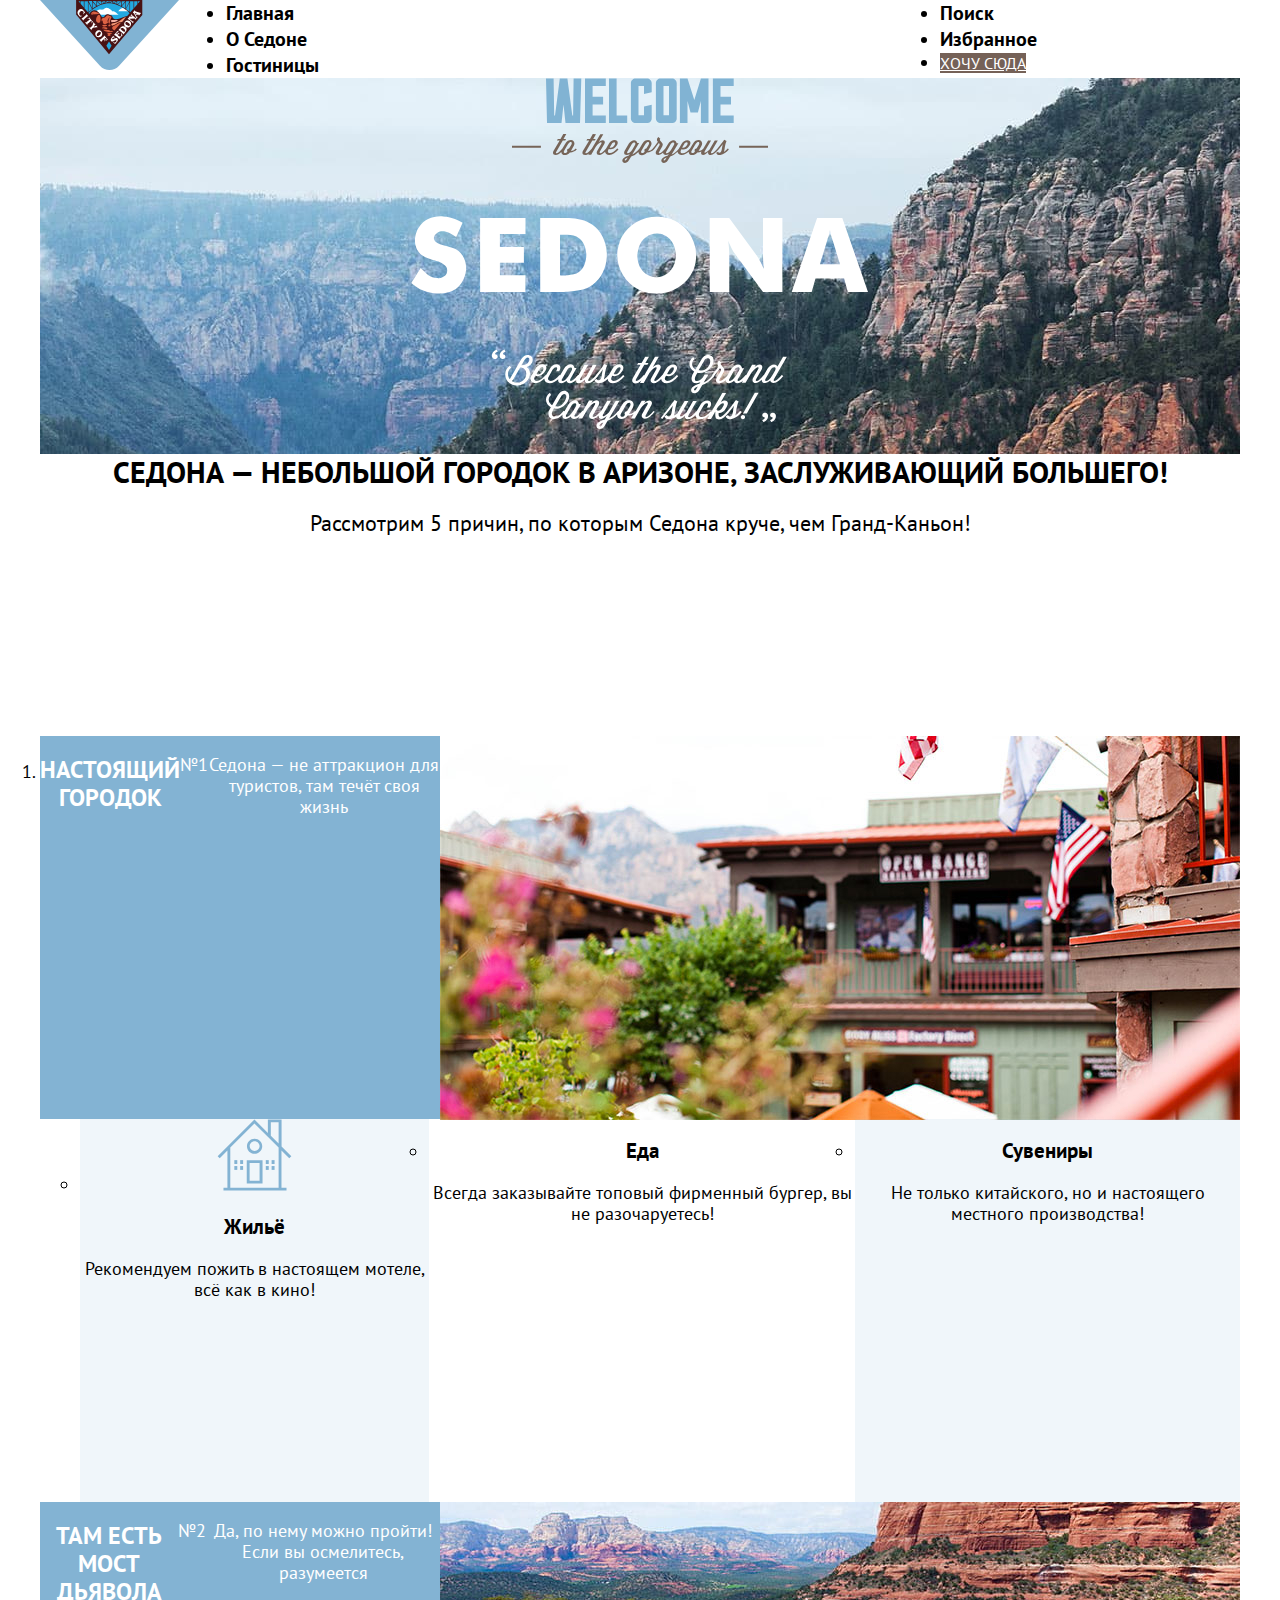
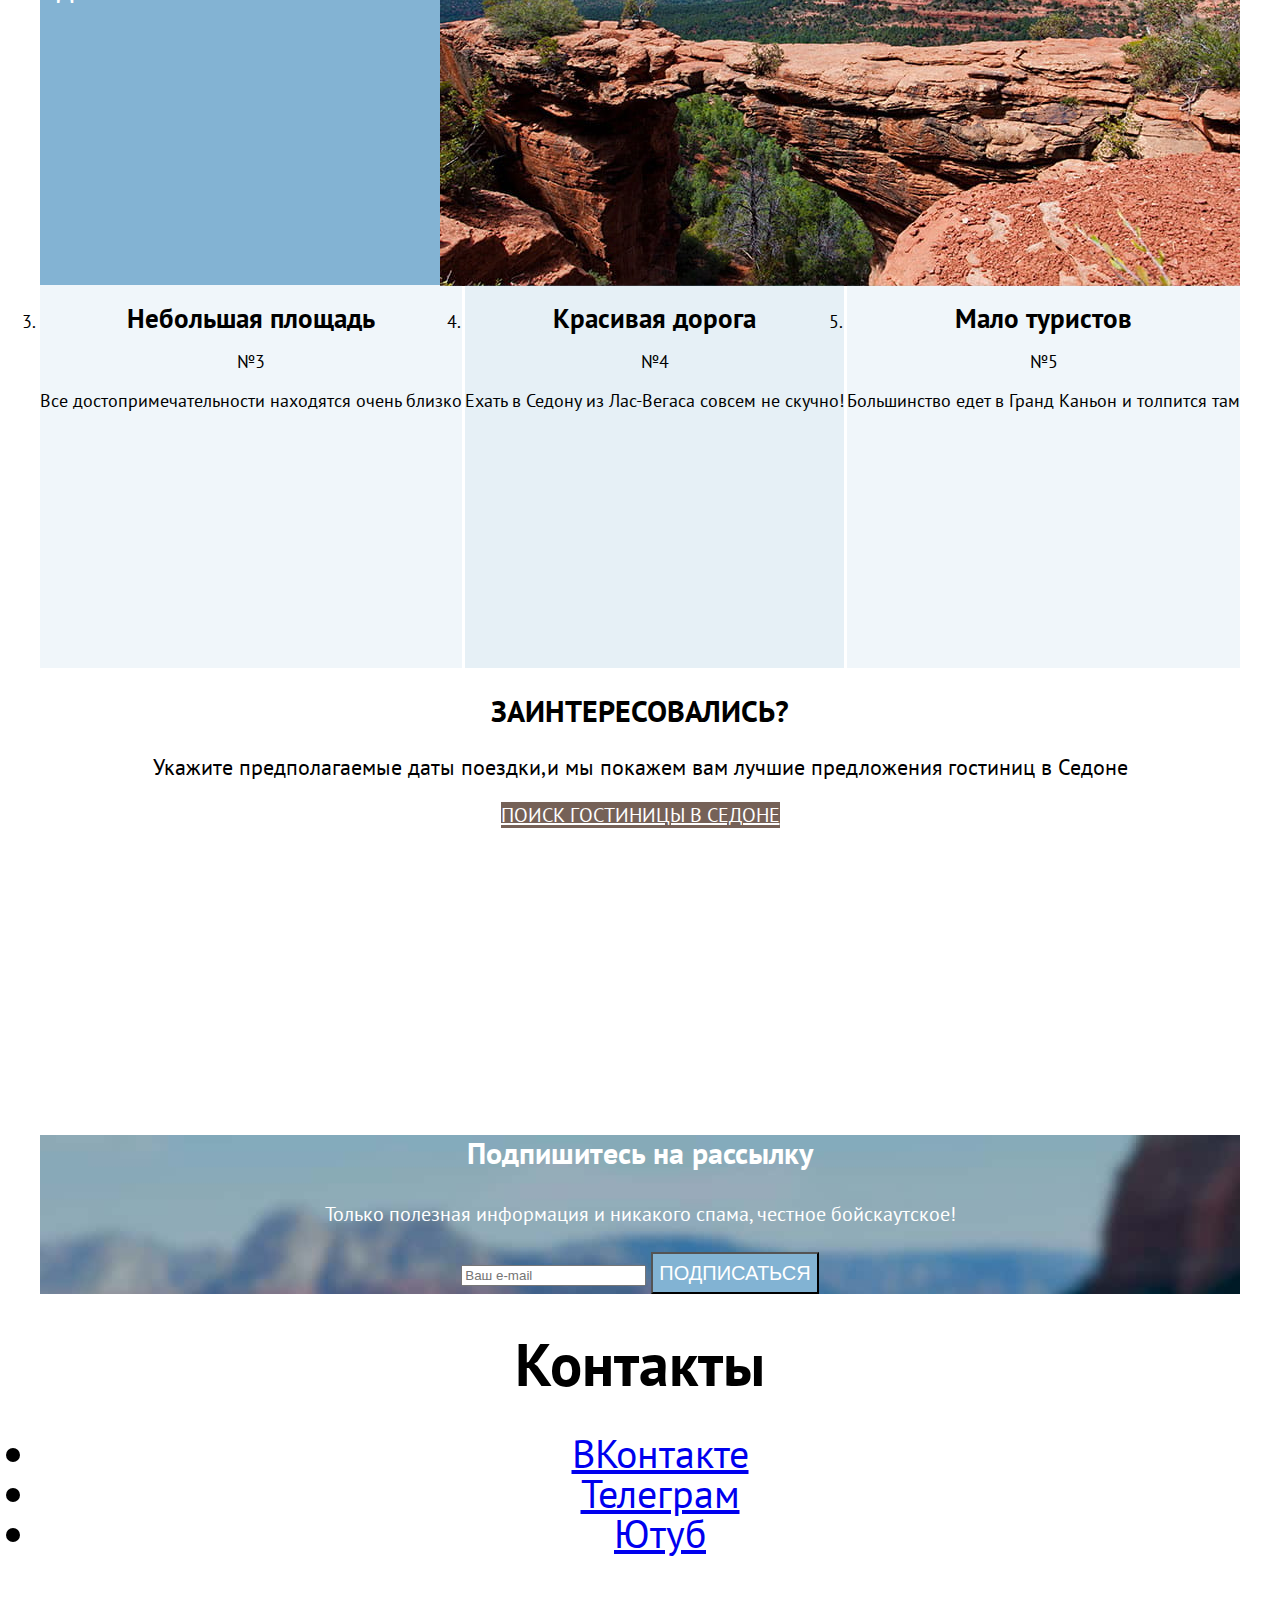
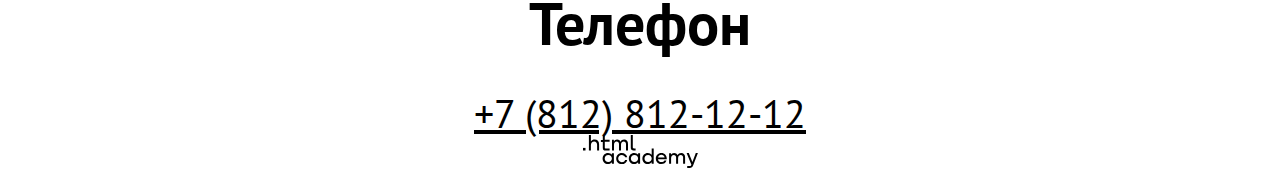
==== 7/index.html @ 3146c564 ":heavy_check_mark: Сборка #7" ====
<!DOCTYPE html>
<html lang="ru">

  <head>
    <meta charset="utf-8">
    <title>Седона</title>
    <link rel="stylesheet" href="styles/styles.css">
    <base href="https://htmlacademy-htmlcss.github.io/2053165-sedona-34/7/">
</head>

  <body>
    <div class="page-container">
      <header class="page-header">
        <img class="header-logo" src="./images/main-logo.svg" width="139" height="70" alt="Логотип Седона">
        <nav class="navigation">
          <ul class="navigation-list">
            <li class="navigation-item">
              <a class="navigation-link navigation-link-current">Главная</a>
            </li>
            <li class="navigation-item">
              <a class="navigation-link" href="about.html">О Седоне</a>
            </li>
            <li class="navigation-item">
              <a class="navigation-link" href="catalog.html">Гостиницы</a>
            </li>
          </ul>
          <ul class="navigation-list navigation-user">
            <li class="navigation-item">
              <a class="navigation-link" href="#"><span class="visually-hidden">Поиск</span></a>
            </li>
            <li class="navigation-item">
              <a class="navigation-link" href="#"><span class="visually-hidden">Избранное</span></a>
            </li>
            <li class="navigation-item">
              <a class="navigation-buttom" href="#">Хочу сюда</a>
            </li>
          </ul>
        </nav>
      </header>


      <main class="main-container main-index">

        <a class="visually-hiden" hidden>Добро пожаловать в Седону</a>
        <div>
          <img class="logo" src="./images/welcome-logo.svg" width="458" height="352"
            alt="Welcome to the gorgeous Sedona">
        </div>
        <div class="main-description">
          <h1 class="main-title">Седона — небольшой городок в Аризоне, заслуживающий большего!</h1>
          <p class="main-description">Рассмотрим 5 причин, по которым Седона круче, чем Гранд-Каньон!</p>
        </div>
        <ol class="advantages-list">
          <li class="advantages-item">
            <div class="advantages-card advantages-1">
              <h2 class="advantages-title-white">Настоящий городок</h2>
              <p class="advantages-description">№1</p>
              <p class="advantages-description">Седона — не аттракцион для туристов, там течёт своя жизнь</p>
              <img src="./images/view-sedona.jpg" width="800" height="384" alt="Вид на каньон Седоны">
            </div>
            <ul>
              <div class="advantages-2">
                <li class="advantages-house advantages-item">
                  <div class="card">
                    <img class="advantages-description" src="images/icon_house.svg" width="75" height="72" alt="house">
                    <h3 class="advantages-title">Жильё</h3>
                    <p class="advantages-description">Рекомендуем пожить в настоящем мотеле, всё как в кино!</p>
                  </div>
                </li>
                <li class="advantages-meal advantages-item">
                  <div class="card">
                    <h3 class="advantages-title">Еда</h3>
                    <p class="advantages-description">Всегда заказывайте топовый фирменный бургер, вы не разочаруетесь!
                    </p>
                  </div>
                </li>
                <li class="advantages-souvenirs advantages-item">
                  <div class="card">
                    <h3 class="advantages-title">Сувениры</h3>
                    <p class="advantages-description">Не только китайского, но и настоящего местного производства!</p>
                  </div>
                </li>
              </div>
            </ul>
          </li>
          <li class="advantages-bridge advantages-item">
            <div class="advantages-3">
              <h2 class="advantages-title-white">Там есть мост дьявола</h2>
              <p class="advantages-description">№2</p>
              <p class="advantages-description">Да, по нему можно пройти! Если вы осмелитесь, разумеется</p>
              <img src="./images/photo-canion.jpg" width="800" height="384" alt="вид на каньон">
            </div>
          </li>
          <div class="advantages-4">
            <li class="advantages-square advantages-item">
              <h2 class="advantages-title">Небольшая площадь</h2>
              <p class="advantages-description">№3</p>
              <p class="advantages-description">Все достопримечательности находятся очень близко</p>
            </li>
            <li class="advantages-road advantages-item">
              <h2 class="advantages-title">Красивая дорога</h2>
              <p class="advantages-description">№4</p>
              <p class="advantages-description">Ехать в Седону из Лас-Вегаса совсем не скучно!</p>
            </li>
            <li class="advantages-tourists advantages-item">
              <h2 class="advantages-title">Мало туристов</h2>
              <p class="advantages-description">№5</p>
              <p class="advantages-description">Большинство едет в Гранд Каньон и толпится там</p>
            </li>
          </div>
        </ol>
        </section>
        <section class="hotel-search">
          <h2 class="hoteles-titel">Заинтересовались?</h2>
          <p class="dates"> Укажите предполагаемые даты поездки,и мы покажем вам лучшие предложения гостиниц в Седоне
          </p>
          <a class="search-button" href="catalog.html">Поиск гостиницы в Седоне</a>
        </section>
        <section class="subscription">
          <h2 class="subscription-title">Подпишитесь на рассылку</h2>
          <p>Только полезная информация и никакого спама, честное бойскаутское!</p>
          <form class="subscription-form" action="https://echo.htmlacademy.ru/" method="post">
            <input class="field" placeholder="Ваш e-mail" type="email" name="subsription-email" id="subsription-email">
            <button class="button-subsription-email" type="submit">Подписаться</button>
          </form>
        </section>
    </div>
    </main>

    <footer class="page-footer">
      <section class="footer-social">
        <h2 class="visually-hidden">Контакты</h2>
        <ul>
          <li class="footer-social-item">
            <a class="button" href="https://vk.com/htmlacademy">
              <span class="visually-hidden">ВКонтакте</span>
            </a>
          </li>
          <li class="footer-social-item">
            <a class="button" href="https://t.me/htmlacademy">
              <span class="visually-hidden">Телеграм</span>
            </a>
          </li>
          <li class="footer-social-item">
            <a class="button" href=" https://www.youtube.com/user/htmlacademyru">
              <span class="visually-hidden">Ютуб</span>
            </a>
          </li>
        </ul>
        <div class="footer-contacts">
          <h2 class="visually-hidden">Телефон</h2>
          <a class="footer-contacts-phone" href="tel:+78128121212">+7 (812) 812-12-12</a>
        </div>
      </section>

      <div>
        <a class="logo-html" href="https://htmlacademy.ru/">
          <img class="logo" src="./images/logo_htmlacademy.svg" width="115" height="34" alt="Логотип htmlacademy">
        </a>
      </div>
    </footer>
    </div>
  </body>

</html>
---- 7/styles/styles.css ----
@font-face {
  font-family: "PT Sans";
  font-style: normal;
  font-weight: 400;
  src: url("../fonts/ptsans-400.woff2") format("woff2");
  font-display: swap;
}


@font-face {
  font-family: "PT Sans";
  font-style: normal;
  font-weight: 700;
  src: url("../fonts/ptsans-700.woff2") format("woff2");
  font-display: swap;
}

html {
  height: 100%;
}

body {
  margin: 0;
  display: flex;
  flex-direction: column;
  min-height: 100%;
  font-family: "PT Sans";
  font-size: 18px;
  line-height: 21px;
  color: #000000;
  background-color: #ffffff;
}

.container {
  width: 1200px;
}

.main-container {
  flex-grow: 1;
}

.page-container {
  width: 1200px;
  margin: 0 auto;
}

.navigation-logo {
  display: block;
  margin: 0 auto;
}


.page-header {
  display: flex;
  color: #000000;
  background: #ffffff;
}

.navigation {
  display: flex;
  width: 1200px;
  margin: 0 auto;
}


.header-logo {
  display: block;
  width: 139px;
  height: 70px;
  margin: 0;
  margin-right: 47px;
}

.navigation-list {
  width: 500px;
  margin: 0;
  padding: 0;
}

.navigation-user {
  max-width: 300px;
  margin-left: auto;
}

.navigation-link {
  font-size: 20px;
  line-height: 26px;
  font-weight: 700;
  text-align: center;
  color: #000000;
  background-color: #ffffff;
  text-decoration: none;
}

.navigation-buttom,
.product-card-button-brown {
  font-size: 16px;
  line-height: 20px;
  text-align: center;
  color: #ffffff;
  text-transform: uppercase;
  background-color: #756157;
}

.main-index {
  text-align: center;
  color: #000000;
  background-color: #ffffff;
  background-image: url(../images/index-background.jpg);
  background-size: 100% auto;
  background-repeat: no-repeat;
}

.main-title {
  font-size: 30px;
  line-height: 36px;
  text-transform: uppercase;
}

.main-description {
  width: 1200px;
  height: 282px;
  margin: 0;
  padding: 0;

}

.main-description {
  font-size: 22px;
  line-height: 26px;
  background-color: #ffffff;
}

.advantages-list {
  margin: 0;
  padding: 0;
}

.advantages-1 {
  display: flex;
  justify-content: space-between;
  margin: 0;
  padding: 0;
  height: 383px;
}

.advantages-2 {
  display: flex;
  justify-content: space-between;
  margin: 0;
  padding: 0;
  height: 383px;
}

.advantages-3 {
  display: flex;
  justify-content: space-between;
  margin: 0;
  padding: 0;
  height: 383px;
}

.advantages-4 {
  display: flex;
  justify-content: space-between;
  margin: 0;
  padding: 0;
  height: 383px;
}

.advantages-title-white {
  font-size: 24px;
  line-height: 28px;
  text-align: center;
  text-transform: uppercase;
  color: #ffffff;
}


.advantages-card {
  text-align: center;
  color: #ffffff;
  background-color: #83B3D3;
}


.advantages-bridge {
  text-align: center;
  color: #ffffff;
  background-color: #83B3D3;
}

.advantages-square,
.advantages-tourists,
.advantages-souvenirs,
.advantages-house {
  text-align: center;
  background-color: #83B3D31F;
}

.advantages-road {
  text-align: center;
  background-color: #83B3D333;
}

.hoteles-titel {
  font-size: 30px;
  line-height: 36px;
  text-transform: uppercase;
}

.dates {
  font-size: 22px;
  line-height: 26px;
}

.search-button {
  font-size: 20px;
  line-height: 26px;
  text-align: center;
  color: #ffffff;
  text-transform: uppercase;
  background-color: #756157;
}

.hotel-search {
  width: 1200px;
  height: 417px;
}

.subscription {
  font-size: 20px;
  line-height: 36px;
  color: #ffffff;
  text-align: center;
  background-image: url(../images/background.jpg);
  background-size: 100% auto;
}

.button-subsription-email {
  font-size: 20px;
  line-height: 36px;
  text-align: center;
  color: #ffffff;
  text-transform: uppercase;
  background-color: #82B3D3;
}

.page-footer {
  font-size: 40px;
  line-height: 40px;
  text-align: center;
  color: #000000;
  background-color: #ffffff;
}

.footer-contacts-phone {
  font-size: 40px;
  line-height: 40px;
  text-align: center;
  color: #000000;
  background-color: #ffffff
}

.product-card-button-favorite {
  font-size: 16px;
  line-height: 20px;
  text-align: center;
  color: #ffffff;
  text-transform: uppercase;
  background-color: #82B3D3;
}

.product-rating {
  font-size: 16px;
  line-height: 20px;
  text-align: center;
  color: #333333;
  text-transform: uppercase;
  background-color: #F2F2F2;
}

.product-card-link {
  font-size: 24px;
  line-height: 28px;
  font-weight: 700;
  color: #000000;
  background-color: #ffffff;
  text-decoration: none;
}

.catalog-hotels {
  background-color: #83B3D3;
  background-image: url(../images/background-catalog.jpg);
  background-size: 100% auto;
  background-repeat: no-repeat;
}

.inner-header-title {
  font-size: 60px;
  line-height: 78px;
  color: #ffffff;
  text-transform: uppercase;
}


.breadcrumbs {
  color: #FFFFFF;
}

.breadcrumbs-link {
  color: #FFFFFF;
}

.catalog-filter-title {
  font-size: 20px;
  line-height: 26px;
  font-weight: 700;
  color: #FFFFFF;
}

control-input {
  font-size: 18px;
  line-height: 21px;
  color: #FFFFFF;
}

.button-catalog {
  font-size: 20px;
  line-height: 14px;
  text-align: center;
  color: #ffffff;
  text-transform: uppercase;
  background-color: #82B3D3;
}

.product-card-type,
.product-card-price {
  font-size: 18px;
  line-height: 21px;
  font-weight: 400;
  color: #000000;
}

.pagination-link {
  color: #ffffff;
  background-color: #82B3D3;
  text-decoration: none;
  font-size: 20px;
  line-height: 36px;
  ;
}

.pagination-current {
  color: #000000;
  background-color: #F2F2F2;
}
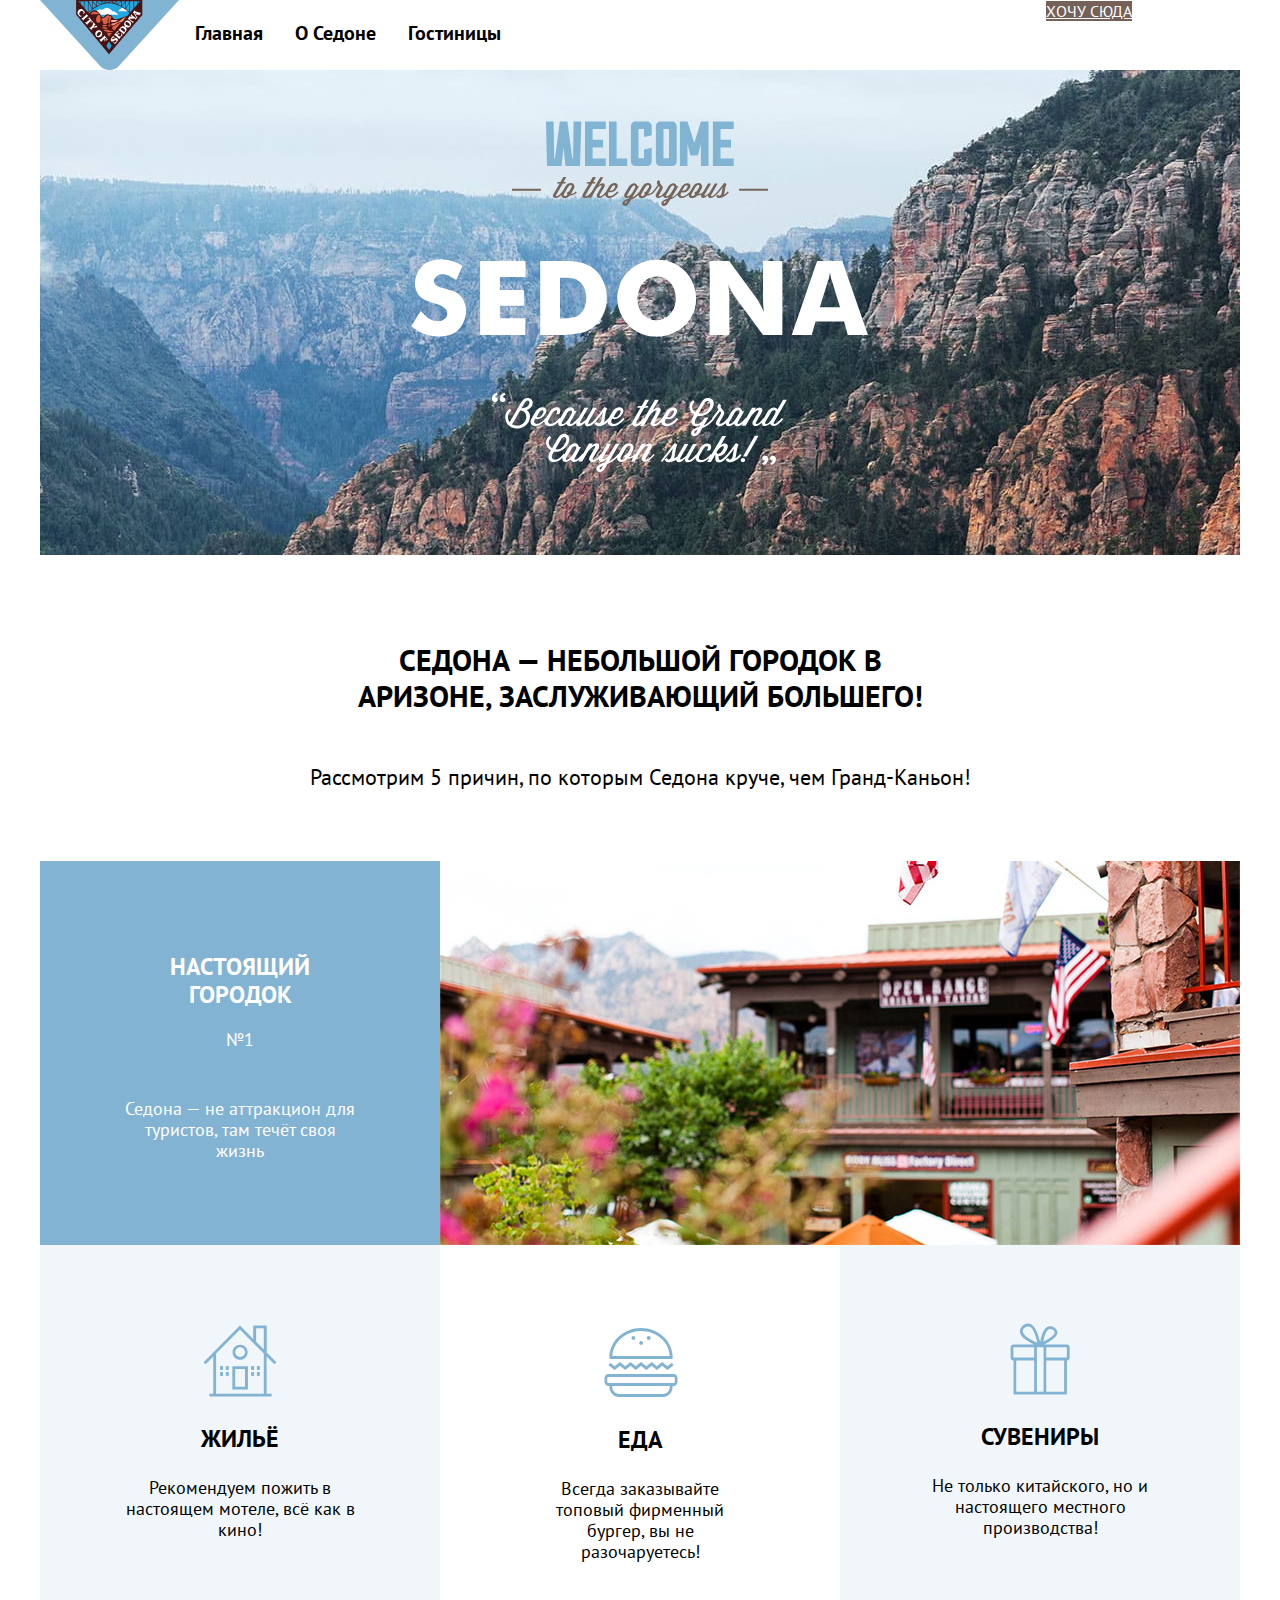
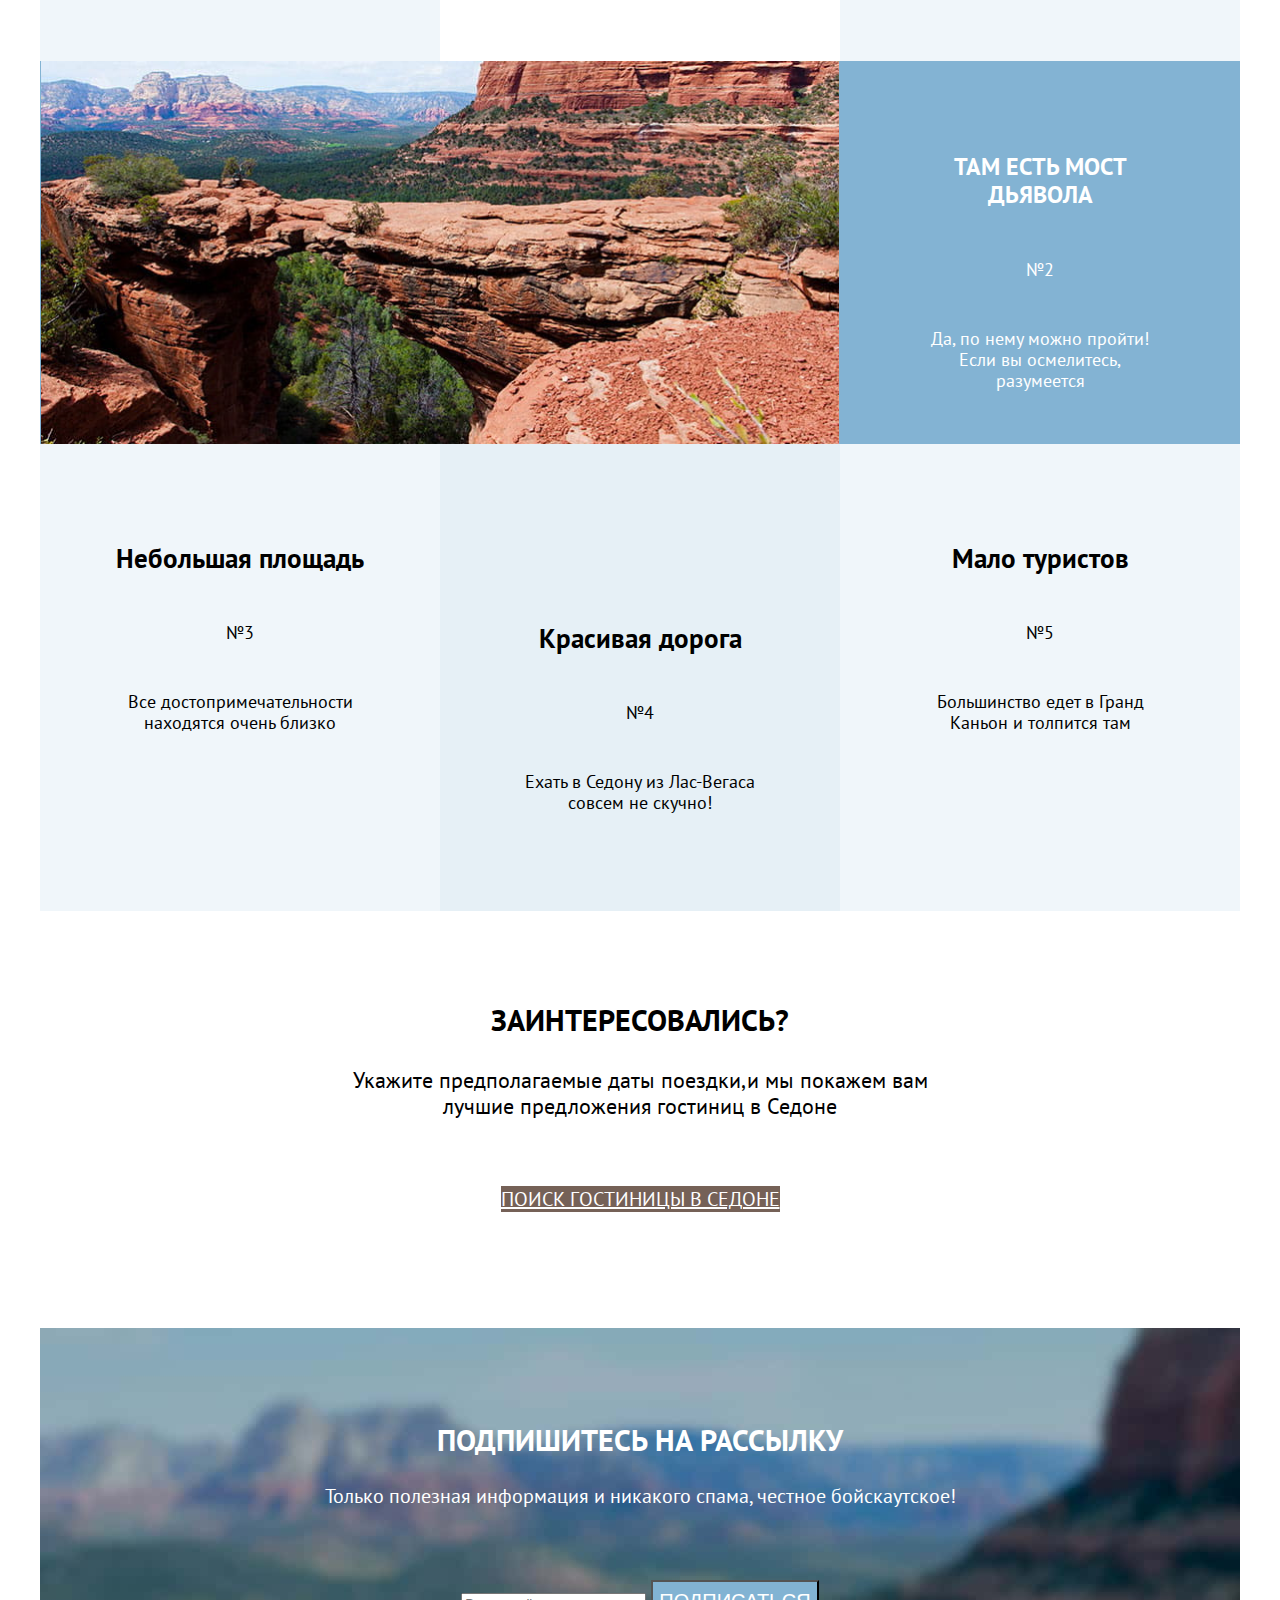
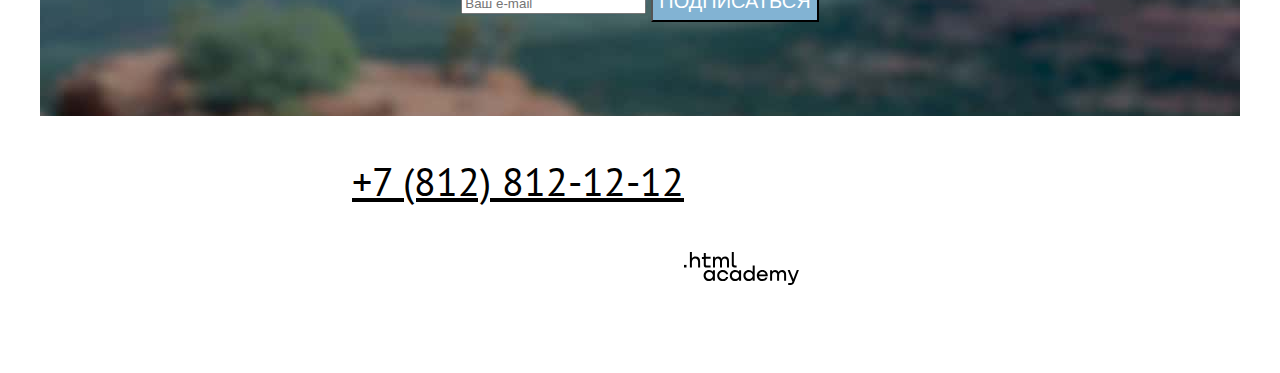
==== commit 4d01d60e: ":heavy_check_mark: Сборка #7" ====
--- a/7/index.html
+++ b/7/index.html
@@ -11,7 +11,7 @@
   <body>
     <div class="page-container">
       <header class="page-header">
-        <img class="header-logo" src="./images/main-logo.svg" width="139" height="70" alt="Логотип Седона">
+        <img class="navigation-logo" src="./images/main-logo.svg" width="139" height="70" alt="Логотип Седона">
         <nav class="navigation">
           <ul class="navigation-list">
             <li class="navigation-item">
@@ -38,76 +38,81 @@
         </nav>
       </header>
 
-
       <main class="main-container main-index">
-
-        <a class="visually-hiden" hidden>Добро пожаловать в Седону</a>
-        <div>
-          <img class="logo" src="./images/welcome-logo.svg" width="458" height="352"
+        <a class="visually-hidden">Добро пожаловать в Седону</a>
+        <div class="background">
+          <img class="main-logo" src="./images/welcome-logo.svg" width="458" height="352"
             alt="Welcome to the gorgeous Sedona">
         </div>
+
         <div class="main-description">
           <h1 class="main-title">Седона — небольшой городок в Аризоне, заслуживающий большего!</h1>
-          <p class="main-description">Рассмотрим 5 причин, по которым Седона круче, чем Гранд-Каньон!</p>
+          <p class="main-title-description">Рассмотрим 5 причин, по которым Седона круче, чем Гранд-Каньон!</p>
         </div>
-        <ol class="advantages-list">
-          <li class="advantages-item">
-            <div class="advantages-card advantages-1">
-              <h2 class="advantages-title-white">Настоящий городок</h2>
-              <p class="advantages-description">№1</p>
-              <p class="advantages-description">Седона — не аттракцион для туристов, там течёт своя жизнь</p>
-              <img src="./images/view-sedona.jpg" width="800" height="384" alt="Вид на каньон Седоны">
-            </div>
-            <ul>
-              <div class="advantages-2">
+        <section class="advantages">
+          <ol class="advantages-list">
+            <li class="advantages-item">
+              <div class="advantages-card advantages-1">
+                <div class="card">
+                  <h2 class="advantages-title-white">Настоящий городок</h2>
+                  <p class="advantages-number">№1</p>
+                  <p class="advantages-description">Седона — не аттракцион для туристов, там течёт своя жизнь</p>
+                </div>
+                <img src="./images/view-sedona.jpg" width="800" height="384" alt="Вид на каньон Седоны">
+              </div>
+              <ul class="advantages-2">
                 <li class="advantages-house advantages-item">
                   <div class="card">
-                    <img class="advantages-description" src="images/icon_house.svg" width="75" height="72" alt="house">
-                    <h3 class="advantages-title">Жильё</h3>
-                    <p class="advantages-description">Рекомендуем пожить в настоящем мотеле, всё как в кино!</p>
+                    <img class="advantages-icon house" src="images/icon_house.svg" width="75" height="72" alt="house">
+                    <h3 class="advantages-title advantages-title-2" advantages-title-2>Жильё</h3>
+                    <p class="advantages-description-2">Рекомендуем пожить в настоящем мотеле, всё как в кино!</p>
                   </div>
                 </li>
                 <li class="advantages-meal advantages-item">
                   <div class="card">
-                    <h3 class="advantages-title">Еда</h3>
-                    <p class="advantages-description">Всегда заказывайте топовый фирменный бургер, вы не разочаруетесь!
+                    <img class="advantages-icon meal" src="images/icon_meal.svg" width="75" height="72" alt="house">
+                    <h3 class="advantages-title advantages-title-2">Еда</h3>
+                    <p class="advantages-description-2">Всегда заказывайте топовый фирменный бургер, вы не разочаруетесь!
                     </p>
                   </div>
                 </li>
                 <li class="advantages-souvenirs advantages-item">
                   <div class="card">
-                    <h3 class="advantages-title">Сувениры</h3>
-                    <p class="advantages-description">Не только китайского, но и настоящего местного производства!</p>
+                    <img class="advantages-icon present" src="images/icon_present.svg" width="75" height="72" alt="house">
+                    <h3 class="advantages-title advantages-title-2">Сувениры</h3>
+                    <p class="advantages-description-2">Не только китайского, но и настоящего местного производства!</p>
                   </div>
                 </li>
+              </ul>
+            </li>
+            <li class="advantages-bridge advantages-item">
+              <div class="advantages-3">
+                <img src="./images/photo-canion.jpg" width="800" height="383" alt="вид на каньон">
+                <div class="card">
+                  <h2 class="advantages-title-white">Там есть мост дьявола</h2>
+                  <p class="advantages-description-number">№2</p>
+                  <p class="advantages-description">Да, по нему можно пройти! Если вы осмелитесь, разумеется</p>
+                </div>
               </div>
-            </ul>
-          </li>
-          <li class="advantages-bridge advantages-item">
-            <div class="advantages-3">
-              <h2 class="advantages-title-white">Там есть мост дьявола</h2>
-              <p class="advantages-description">№2</p>
-              <p class="advantages-description">Да, по нему можно пройти! Если вы осмелитесь, разумеется</p>
-              <img src="./images/photo-canion.jpg" width="800" height="384" alt="вид на каньон">
+            </li>
+            <div class="advantages-4">
+              <li class=" card advantages-square advantages-item">
+                <h2 class="advantages-title-4">Небольшая площадь</h2>
+                <p class="advantages-description">№3</p>
+                <p class="advantages-description">Все достопримечательности находятся очень близко</p>
+              </li>
+              <li class=" card advantages-road advantages-item">
+                <h2 class="advantages-title-4">Красивая дорога</h2>
+                <p class="advantages-description">№4</p>
+                <p class="advantages-description">Ехать в Седону из Лас-Вегаса совсем не скучно!</p>
+              </li>
+              <li class=" card advantages-tourists advantages-item">
+                <h2 class="advantages-title-4">Мало туристов</h2>
+                <p class="advantages-description">№5</p>
+                <p class="advantages-description">Большинство едет в Гранд Каньон и толпится там</p>
+              </li>
             </div>
-          </li>
-          <div class="advantages-4">
-            <li class="advantages-square advantages-item">
-              <h2 class="advantages-title">Небольшая площадь</h2>
-              <p class="advantages-description">№3</p>
-              <p class="advantages-description">Все достопримечательности находятся очень близко</p>
-            </li>
-            <li class="advantages-road advantages-item">
-              <h2 class="advantages-title">Красивая дорога</h2>
-              <p class="advantages-description">№4</p>
-              <p class="advantages-description">Ехать в Седону из Лас-Вегаса совсем не скучно!</p>
-            </li>
-            <li class="advantages-tourists advantages-item">
-              <h2 class="advantages-title">Мало туристов</h2>
-              <p class="advantages-description">№5</p>
-              <p class="advantages-description">Большинство едет в Гранд Каньон и толпится там</p>
-            </li>
-          </div>
+        </section>
         </ol>
         </section>
         <section class="hotel-search">
@@ -118,7 +123,7 @@
         </section>
         <section class="subscription">
           <h2 class="subscription-title">Подпишитесь на рассылку</h2>
-          <p>Только полезная информация и никакого спама, честное бойскаутское!</p>
+          <p class="subscription-description">Только полезная информация и никакого спама, честное бойскаутское!</p>
           <form class="subscription-form" action="https://echo.htmlacademy.ru/" method="post">
             <input class="field" placeholder="Ваш e-mail" type="email" name="subsription-email" id="subsription-email">
             <button class="button-subsription-email" type="submit">Подписаться</button>
@@ -128,38 +133,38 @@
     </main>
 
     <footer class="page-footer">
-      <section class="footer-social">
-        <h2 class="visually-hidden">Контакты</h2>
-        <ul>
-          <li class="footer-social-item">
-            <a class="button" href="https://vk.com/htmlacademy">
-              <span class="visually-hidden">ВКонтакте</span>
-            </a>
-          </li>
-          <li class="footer-social-item">
-            <a class="button" href="https://t.me/htmlacademy">
-              <span class="visually-hidden">Телеграм</span>
-            </a>
-          </li>
-          <li class="footer-social-item">
-            <a class="button" href=" https://www.youtube.com/user/htmlacademyru">
-              <span class="visually-hidden">Ютуб</span>
-            </a>
-          </li>
-        </ul>
+      <div class="page-footer-container">
+        <section class="footer-social">
+          <h2 class="visually-hidden">Контакты</h2>
+          <ul class="footer-social-list">
+            <li class="footer-social-item">
+              <a class="button" href="https://vk.com/htmlacademy">
+                <span class="visually-hidden">ВКонтакте</span>
+              </a>
+            </li>
+            <li class="footer-social-item">
+              <a class="button" href="https://t.me/htmlacademy">
+                <span class="visually-hidden">Телеграм</span>
+              </a>
+            </li>
+            <li class="footer-social-item">
+              <a class="button" href=" https://www.youtube.com/user/htmlacademyru">
+                <span class="visually-hidden">Ютуб</span>
+              </a>
+            </li>
+          </ul>
+        </section>
         <div class="footer-contacts">
           <h2 class="visually-hidden">Телефон</h2>
-          <a class="footer-contacts-phone" href="tel:+78128121212">+7 (812) 812-12-12</a>
+            <a class="footer-contacts-phone" href="tel:+78128121212">+7 (812) 812-12-12</a>
         </div>
-      </section>
-
-      <div>
-        <a class="logo-html" href="https://htmlacademy.ru/">
-          <img class="logo" src="./images/logo_htmlacademy.svg" width="115" height="34" alt="Логотип htmlacademy">
-        </a>
+        <div class="footer-logo">
+          <a class="logo-html" href="https://htmlacademy.ru/">
+            <img class="footer-logo" src="./images/logo_htmlacademy.svg" width="115" height="34" alt="Логотип htmlacademy">
+          </a>
+        </div>
       </div>
     </footer>
-    </div>
   </body>
 
 </html>
--- a/7/styles/styles.css
+++ b/7/styles/styles.css
@@ -31,50 +31,60 @@
   background-color: #ffffff;
 }
 
-.container {
-  width: 1200px;
+ .visually-hidden {
+  position: absolute;
+  width: 1px;
+  height: 1px;
+  margin: -1px;
+  padding: 0;
+  border: 0;
+  clip: rect(0 0 0 0);
+  overflow: hidden;
 }
 
 .main-container {
+  width: 1200px;
+
+}
+
+.page-container {
+  width: 1200px;
+  margin: 0 auto;
+  display: flex;
+  flex-direction: column;
   flex-grow: 1;
 }
 
-.page-container {
-  width: 1200px;
-  margin: 0 auto;
-}
-
 .navigation-logo {
-  display: block;
-  margin: 0 auto;
-}
-
-
-.page-header {
-  display: flex;
-  color: #000000;
-  background: #ffffff;
-}
-
-.navigation {
-  display: flex;
-  width: 1200px;
-  margin: 0 auto;
-}
-
-
-.header-logo {
   display: block;
   width: 139px;
   height: 70px;
   margin: 0;
   margin-right: 47px;
+  display: block;
+  margin: 0 auto;
+}
+
+
+.page-header {
+  display: flex;
+  color: #000000;
+  background: #ffffff;
+}
+
+.navigation {
+  display: flex;
+  width: 1200px;
+  margin: 0 auto;
 }
 
 .navigation-list {
+  display: flex;
+  flex-wrap: wrap;
   width: 500px;
   margin: 0;
   padding: 0;
+  list-style-type: none;
 }
 
 .navigation-user {
@@ -82,7 +92,15 @@
   margin-left: auto;
 }
 
+.navigation-user .navigation-link {
+  min-width: 21px;
+  min-height: 25px;
+
+}
+
 .navigation-link {
+  display: block;
+  padding: 20px 16px;
   font-size: 20px;
   line-height: 26px;
   font-weight: 700;
@@ -106,34 +124,50 @@
   text-align: center;
   color: #000000;
   background-color: #ffffff;
+}
+
+
+
+.background {
   background-image: url(../images/index-background.jpg);
   background-size: 100% auto;
   background-repeat: no-repeat;
+
+}
+
+.main-logo {
+  padding-bottom: 82px;
+  padding-top: 51px;
 }
 
 .main-title {
   font-size: 30px;
   line-height: 36px;
   text-transform: uppercase;
+  padding-top: 63px;
+  padding-left: 290px;
+  padding-right: 290px;
 }
 
 .main-description {
   width: 1200px;
   height: 282px;
   margin: 0;
-  padding: 0;
-
-}
-
-.main-description {
+}
+
+.main-title-description {
   font-size: 22px;
   line-height: 26px;
   background-color: #ffffff;
+  padding-bottom: 92px;
+  padding-top: 30px;
+  margin: 0;
 }
 
 .advantages-list {
   margin: 0;
   padding: 0;
+  list-style: none;
 }
 
 .advantages-1 {
@@ -141,15 +175,21 @@
   justify-content: space-between;
   margin: 0;
   padding: 0;
-  height: 383px;
-}
+}
+
+.card
+{
+  margin: 0;
+  width: 400px;
+}
+
 
 .advantages-2 {
   display: flex;
   justify-content: space-between;
   margin: 0;
   padding: 0;
-  height: 383px;
+  list-style: none ;
 }
 
 .advantages-3 {
@@ -157,7 +197,7 @@
   justify-content: space-between;
   margin: 0;
   padding: 0;
-  height: 383px;
+
 }
 
 .advantages-4 {
@@ -165,7 +205,7 @@
   justify-content: space-between;
   margin: 0;
   padding: 0;
-  height: 383px;
+
 }
 
 .advantages-title-white {
@@ -174,8 +214,22 @@
   text-align: center;
   text-transform: uppercase;
   color: #ffffff;
-}
-
+  padding-top: 92px;
+  padding-left: 85px;
+  padding-right: 85px;
+  margin-top: 0;
+
+}
+
+.advantages-description {
+  padding-left: 85px;
+  padding-right: 85px;
+  padding-top: 30px;
+}
+
+.advantages-description-number {
+  padding-top: 30px;
+}
 
 .advantages-card {
   text-align: center;
@@ -196,22 +250,64 @@
 .advantages-house {
   text-align: center;
   background-color: #83B3D31F;
+  width: 400px;
+}
+
+.advantages-title-2 {
+  font-size: 24px;
+  line-height: 28px;
+  text-transform: uppercase;
+
+}
+
+.advantages-description-2 {
+  padding-bottom: 81px;
+  padding-left: 85px;
+  padding-right: 85px;
+}
+
+.house {
+  padding-top: 80px;
+}
+.meal {
+  padding-top: 81px;
+}
+
+.present {
+  padding-top: 78px;
+}
+
+.advantages-meal {
+  text-align: center;
 }
 
 .advantages-road {
+  padding-top: 80px;
+  padding-bottom: 80px;
   text-align: center;
   background-color: #83B3D333;
+}
+
+.advantages-title-4 {
+  margin-top: 104px;
 }
 
 .hoteles-titel {
   font-size: 30px;
   line-height: 36px;
   text-transform: uppercase;
+  padding-top: 91px;
+  padding-bottom: 29px;
+  margin: 0;
 }
 
 .dates {
   font-size: 22px;
   line-height: 26px;
+  margin: 0;
+  padding-bottom: 67px;
+  padding-left: 304px;
+  padding-right: 304px;
 }
 
 .search-button {
@@ -221,6 +317,9 @@
   color: #ffffff;
   text-transform: uppercase;
   background-color: #756157;
+  margin: 0;
+  margin-bottom: 105px;
+
 }
 
 .hotel-search {
@@ -235,6 +334,20 @@
   text-align: center;
   background-image: url(../images/background.jpg);
   background-size: 100% auto;
+  margin-bottom: 45px;
+}
+
+.subscription-title {
+  text-transform: uppercase;
+  padding-top: 94px;
+  margin: 0;
+  padding-left: 362px;
+  padding-right: 362px;
+}
+
+.subscription-description {
+  padding-top: 29x;
+  padding-bottom: 46px;
 }
 
 .button-subsription-email {
@@ -244,6 +357,13 @@
   color: #ffffff;
   text-transform: uppercase;
   background-color: #82B3D3;
+  margin-bottom: 94px;
+}
+
+.page-footer-container {
+  display: flex;
+  margin: 0 auto;
+  width: 1200px;
 }
 
 .page-footer {
@@ -252,14 +372,35 @@
   text-align: center;
   color: #000000;
   background-color: #ffffff;
+  width: 1200px;
+}
+
+
+.footer-social-item{
+  list-style: none;
+  margin-right: 8px;
+  width: 56px;
+  height: 44px;
+}
+
+.footer-social-item:nth-child(1n) {
+  margin-left: 0;
 }
 
 .footer-contacts-phone {
+  padding-bottom: 35px;
+  padding-left: 248px;
   font-size: 40px;
   line-height: 40px;
   text-align: center;
   color: #000000;
   background-color: #ffffff
+}
+
+.footer-logo{
+  padding-top: 45px;
+
+
 }
 
 .product-card-button-favorite {
@@ -296,6 +437,8 @@
   background-repeat: no-repeat;
 }
 
+
+
 .inner-header-title {
   font-size: 60px;
   line-height: 78px;
@@ -355,3 +498,8 @@
   color: #000000;
   background-color: #F2F2F2;
 }
+
+img {
+  max-width: 100%;
+  object-fit: contain;
+}
